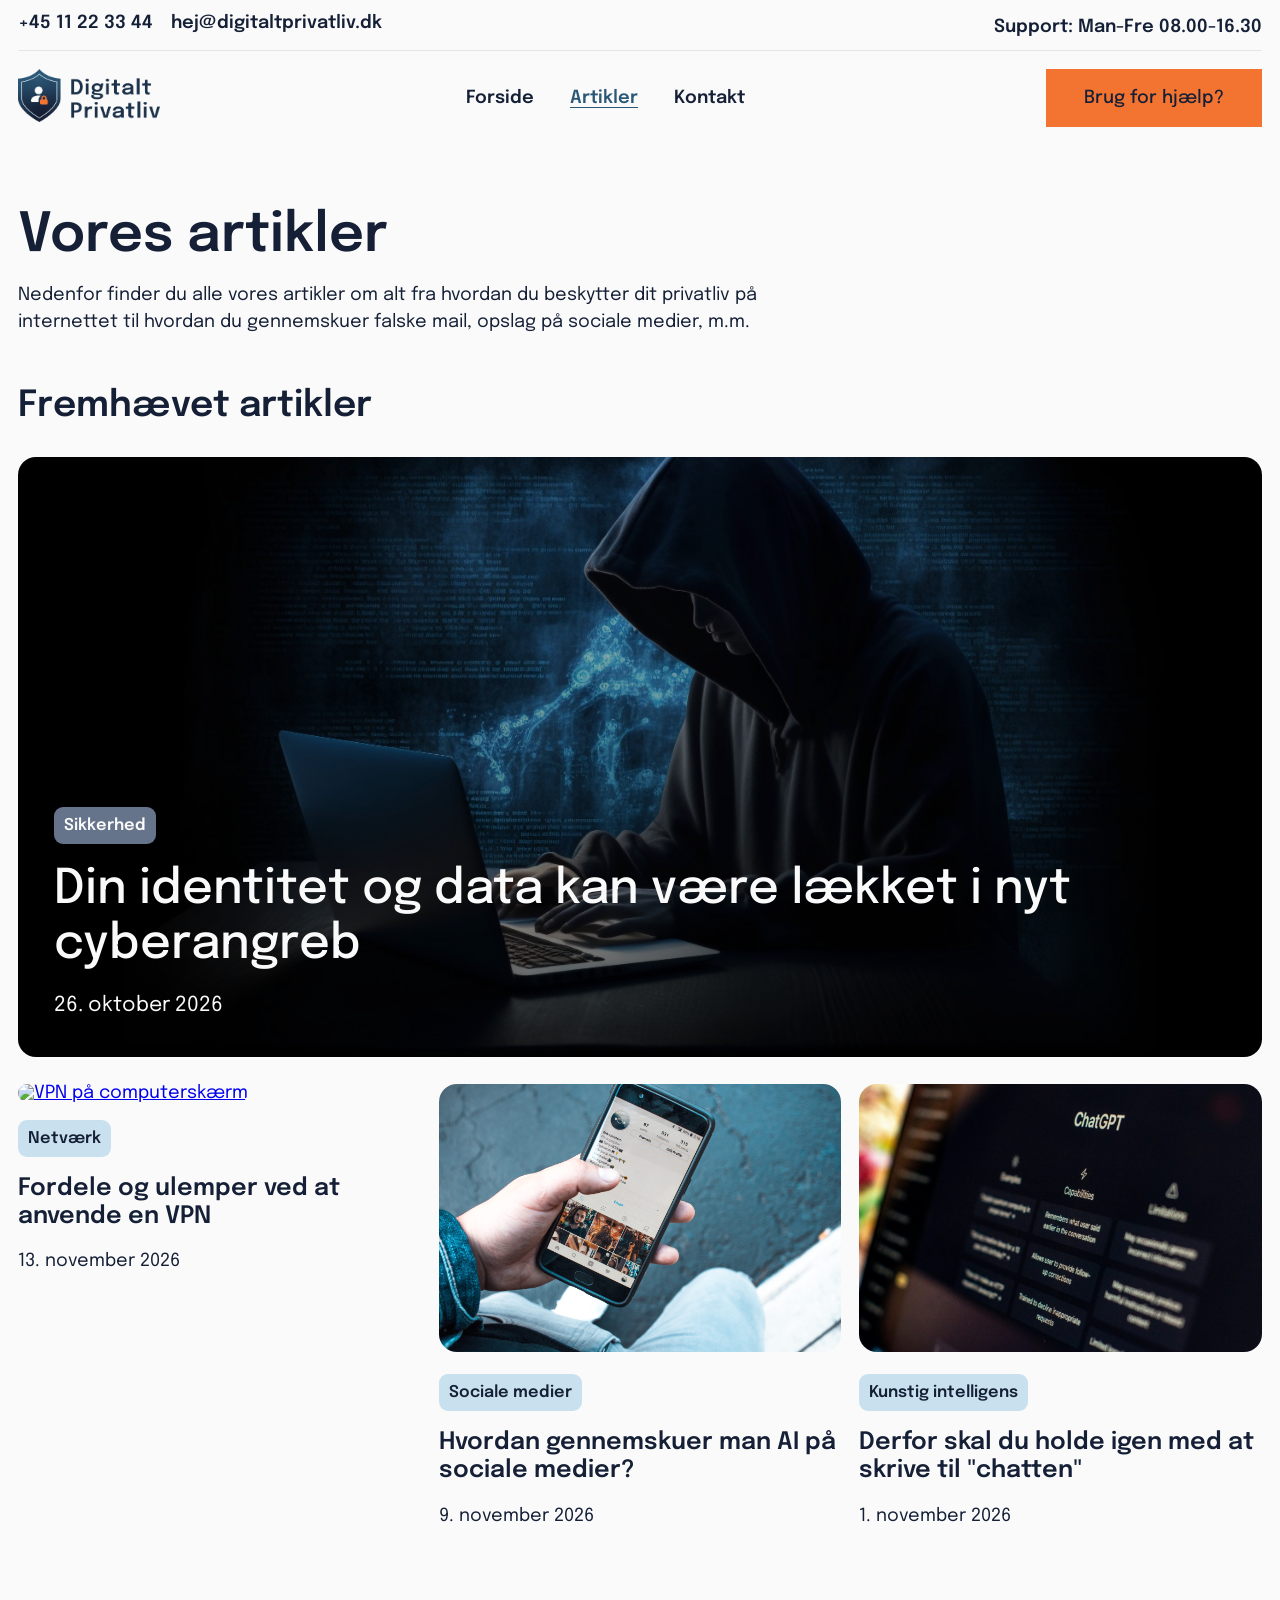
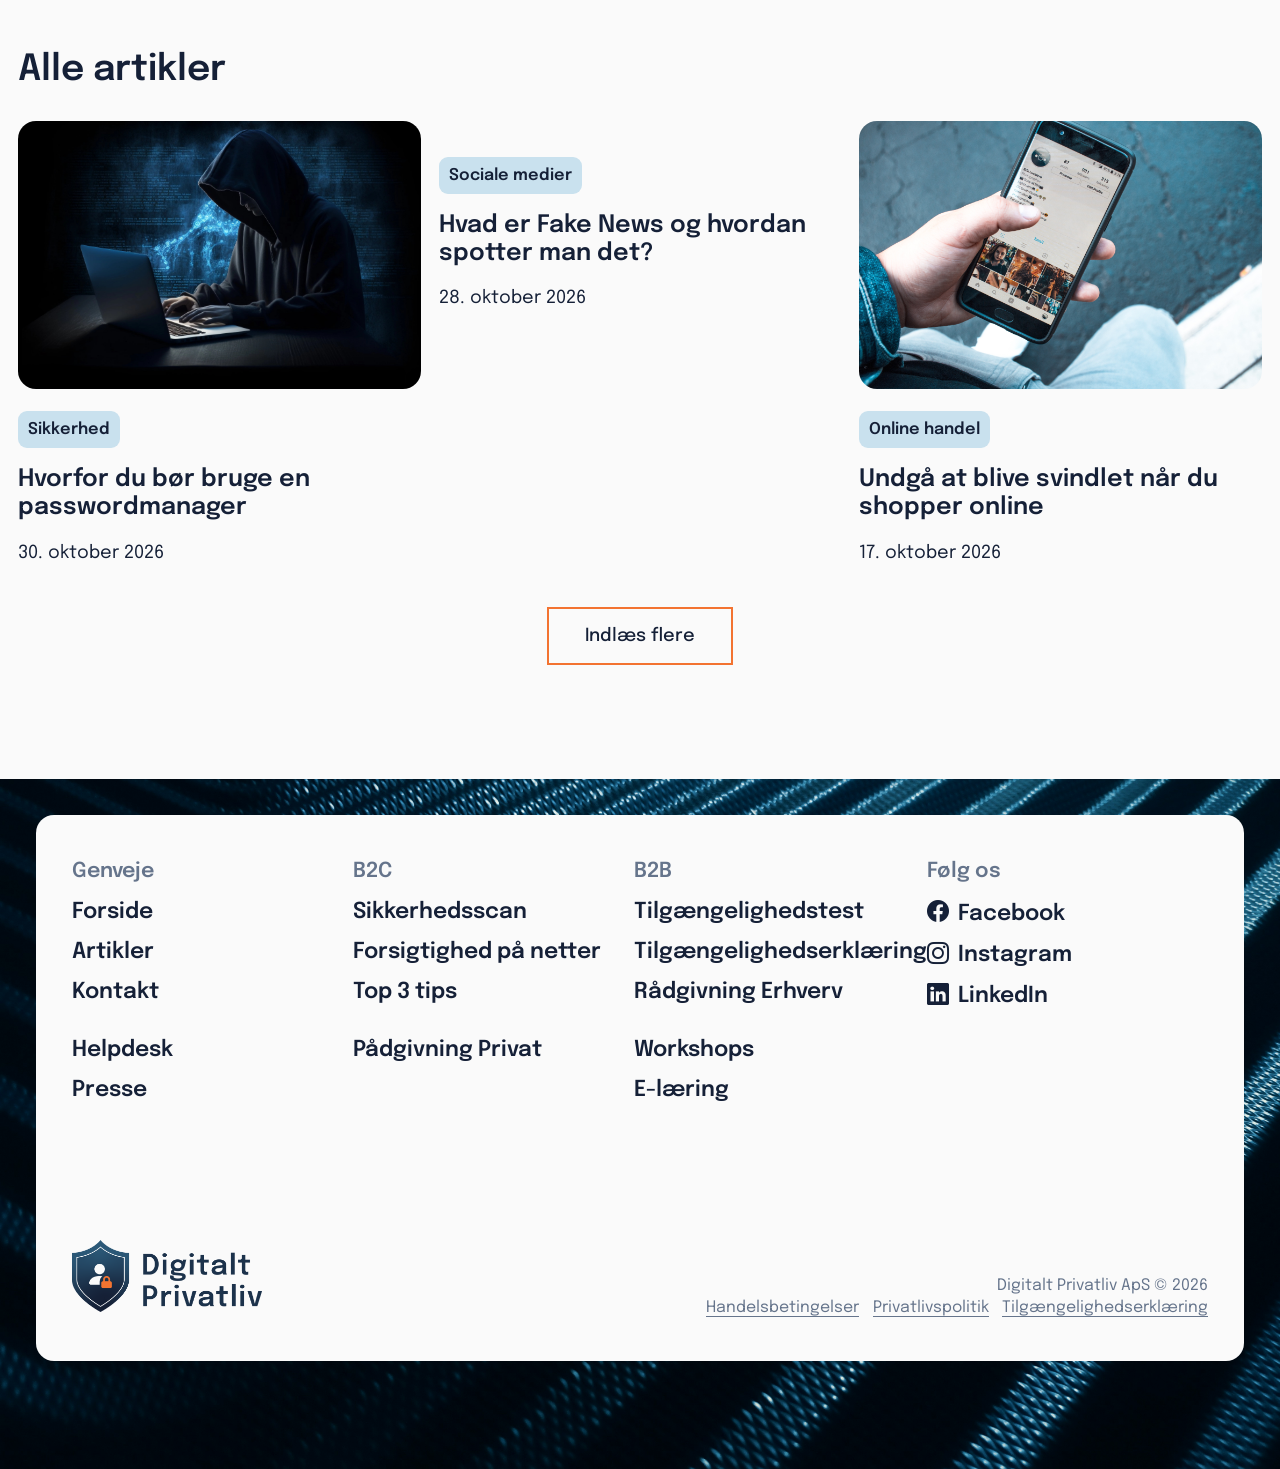
==== artikler/index.html @ 762745ad "Forside, artikel arkiv, enkel artikel og kontakt side. - Oprettet filerne kontakt.html, /artikler/in" ====
<!DOCTYPE html>
<html lang="da">

<head>
    <meta charset="UTF-8">
    <meta name="viewport" content="width=device-width, initial-scale=1.0">
    <title>Alle Artikler | Digitalt Privatliv</title>
    <link rel="icon" href="/img/favicon.png" type="image/png">
    <link rel="stylesheet" href="/css/style.css">
    <link rel="stylesheet" href="https://cdn.jsdelivr.net/npm/bootstrap-icons@1.13.2/font/bootstrap-icons.min.css">
    <script src="/js/script.js" defer></script> <!-- Defer sørger for filen indlæses først efter HTML'en -->
</head>

<body>
    <!--Skip to hovedindhold-->
    <a href="#hovedindhold" class="skip-to-main-content-link">Gå til hovedindhold </a>

    <header>
        <div class="preheader">
            <div class="container">
                <a href="tel:+4511223344">+45 11 22 33 44</a>
                <a href="mailto:hej@digitaltprivatliv.dk">hej@digitaltprivatliv.dk</a>
                <p>Support: Man-Fre 08.00-16.30</p>
            </div>
        </div>
        <nav>
            <div class="container">
                <a class="logo" href="/index.html">
                    <img src="/img/digitalt-privatliv-logo-dark-3.png" alt="Digitalt Privatliv Logo">
                </a>

                <!-- Bars -->
                <button id="hamburger" aria-expanded="false" aria-controls="menu" aria-label="open navigation">
                    <!-- aria-expanden fortæller skærmoplæseren at menuen er lukket-->
                    <!--aria-label giver skærmlæseren en besked om hvad knappen gør-->
                    <!--button gør menuen trykbar så den kan åbnes via tastatur-->
                    <!--aria-controls fortæller skærmoplæseren at menuen er styret af knappen-->
                    <i class="bi bi-list"></i>
                </button>

                <ul id="menu">
                    <li class="nav-link"><a href="/index.html">Forside</a></li>
                    <li class="nav-link active"><a href="/artikler/index.html">Artikler</a></li>
                    <li class="nav-link"><a href="/kontakt.html">Kontakt</a></li>

                    <li><a class="cta-knap mellem-knap hamburger-cta" href="/kontakt.html">Brug for hjælp?</a></li>
                </ul>

                <a class="cta-knap mellem-knap" href="/kontakt.html">Brug for hjælp?</a>
            </div>
        </nav>
    </header>

    <!-- Hovedindhold -->
    <main id="hovedindhold">
        <section class="artikler featured-sektion container">
            <h1 class="title">Vores artikler</h1>
            <p class="subtitle">Nedenfor finder du alle vores artikler om alt fra hvordan du beskytter dit privatliv på internettet til
                hvordan du gennemskuer falske mail, opslag på sociale medier, m.m.</p>

            <h2 class="title">Fremhævet artikler</h2>

            <article class="featured">
                <a class="kategori" href="#">Sikkerhed</a>
                <h3><a href="/artikler/din-identitet-og-data-kan-vaere-laekket-i-nyt-cyberangreb.html">Din identitet og data kan være lækket i nyt cyberangreb</a></h3>
                <p>26. oktober 2026</p>
            </article>

            <div class="artikler-article-cards">
                <article>
                    <a href="#">
                        <img src="/img/artikler/artikel-2.jpg" alt="VPN på computerskærm">
                    </a>
                    <a class="kategori" href="#">Netværk</a>
                    <h3><a href="#">Fordele og ulemper ved at anvende en VPN</a></h3>
                    <p>13. november 2026</p>
                </article>
                <article>
                    <a href="#">
                        <img src="/img/artikler/artikel-3.jpg" alt="Instagram appen på telefonskærm">
                    </a>
                    <a class="kategori" href="#">Sociale medier</a>
                    <h3><a href="#">Hvordan gennemskuer man AI på sociale medier?</a></h3>
                    <p>9. november 2026</p>
                </article>
                <article>
                    <a href="#">
                        <img src="/img/artikler/artikel-4.jpg" alt="ChatGPT på computerskærm">
                    </a>
                    <a class="kategori" href="#">Kunstig intelligens</a>
                    <h3><a href="#">Derfor skal du holde igen med at skrive til "chatten"</a></h3>
                    <p>1. november 2026</p>
                </article>
            </div>

        </section>

        <section class="artikler container">
            <h2 class="title">Alle artikler</h2>

            <div class="artikler-article-cards">
                <article>
                    <a href="#">
                        <!-- TODO: Skal dette link gemmes fra skærmlæser??? -->
                        <img src="/img/artikler/artikel-1.jpg" alt="">
                    </a>
                    <a class="kategori" href="#">Sikkerhed</a>
                    <h3><a href="#">Hvorfor du bør bruge en passwordmanager</a></h3>
                    <p>30. oktober 2026</p>
                </article>
                <article>
                    <a href="#">
                        <img src="/img/artikler/artikel-2.jpg" alt="">
                    </a>
                    <a class="kategori" href="#">Sociale medier</a>
                    <h3><a href="#">Hvad er Fake News og hvordan spotter man det?</a></h3>
                    <p>28. oktober 2026</p>
                </article>
                <article>
                    <a href="#">
                        <img src="/img/artikler/artikel-3.jpg" alt="">
                    </a>
                    <a class="kategori" href="#">Online handel</a>
                    <h3><a href="#">Undgå at blive svindlet når du shopper online</a></h3>
                    <p>17. oktober 2026</p>
                </article>
            </div>

            <a class="cta-knap mellem-knap outline" href="#">Indlæs flere</a>

        </section>

    </main>

    <footer>
        <div class="footer-container container">
            <section>
                <h3>Genveje</h3>
                <ul>
                    <li class="nav-link"><a href="/index.html">Forside</a></li>
                    <li class="nav-link"><a href="/artikler/index.html">Artikler</a></li>
                    <li class="nav-link extra-bottom-margin"><a href="/kontakt.html">Kontakt</a></li>

                    <li class="nav-link"><a href="#">Helpdesk</a></li>
                    <li class="nav-link"><a href="#">Presse</a></li>
                </ul>
            </section>

            <section>
                <h3>B2C</h3>
                <ul>
                    <li class="nav-link"><a href="#">Sikkerhedsscan</a></li>
                    <li class="nav-link"><a href="#">Forsigtighed på netter</a></li>
                    <li class="nav-link extra-bottom-margin"><a href="#">Top 3 tips</a></li>

                    <li class="nav-link"><a href="#">Pådgivning Privat</a></li>
                </ul>
            </section>

            <section>
                <h3>B2B</h3>
                <ul>
                    <li class="nav-link"><a href="#">Tilgængelighedstest</a></li>
                    <li class="nav-link"><a href="#">Tilgængelighedserklæring</a></li>
                    <li class="nav-link extra-bottom-margin"><a href="#">Rådgivning Erhverv</a></li>

                    <li class="nav-link"><a href="#">Workshops</a></li>
                    <li class="nav-link"><a href="#">E-læring</a></li>
                </ul>
            </section>

            <section>
                <h3>Følg os</h3>
                <ul>
                    <li class="nav-link"><a href="https://facebook.com" target="_blank"><i
                                class="bi bi-facebook"></i>Facebook</a></li>
                    <li class="nav-link"><a href="https://instagram.com" target="_blank"><i
                                class="bi bi-instagram"></i>Instagram</a></li>
                    <li class="nav-link"><a href="https://linkedin.com" target="_blank"><i
                                class="bi bi-linkedin"></i>LinkedIn</a></li>
                </ul>

            </section>
            <div class="footer-copyright">
                <a class="logo" href="/index.html">
                    <img src="/img/digitalt-privatliv-logo-dark-3.png" alt="Digitalt Privatliv Logo">
                </a>
                <div class="copyright-text">
                    <p>Digitalt Privatliv ApS © 2026</p>
                    <ul>
                        <li><a href="#">Handelsbetingelser</a></li>
                        <li><a href="#">Privatlivspolitik</a></li>
                        <li><a href="#">Tilgængelighedserklæring</a></li>
                    </ul>
                </div>
            </div>
        </div>
    </footer>
</body>

</html>
---- css/style.css ----
@import url('https://fonts.googleapis.com/css2?family=Epilogue:ital,wght@0,100..900;1,100..900&display=swap');

:root {
    font-size: 18px;
    /* Ændrer 1em og 1rem fra 16px til 18px */

    /* FARVE VARIABLER JF. FARVE PALETTE */
    --color-accent-orange: #f37331;
    --color-dark-blue: #152037;
    --color-accent-blue: #2c5878;
    --color-light-blue: #c9e1ee;
    --color-lightened-dark-blue: #65748B;
    --color-light-grey: #E5E5E5;
    --color-lighter-grey: #F0F0F0; /* Umiddelbart kun brugt til baggrundfarve på indhold i single-artikel */
    --color-white: #fafafa;
    --color-input-required-invalid: #df1d1d; /* Kun brugt til påkrævet "*" i formularer */
}

:focus-visible {
    outline: 3px solid var(--color-accent-orange);
    border-radius: 2px;
}

* {
    margin: 0;
    box-sizing: border-box;
    font-family: "Epilogue", sans-serif;
    font-weight: 400;
    /* SVARER TIL REGULAR */
}

/* SKTIP TIL HOVEDINDHOLD */
/* Denne kode til "skip til hovedindhold er hentet fra denne kilde som er brugt i undervisningen: https://www.a11y-collective.com/blog/skip-to-main-content/#h-manually */

.skip-to-main-content-link {
  position: absolute; /* Positions the link absolutely on the page, allowing it to be placed anywhere. */
  left: -9999px; /* Moves the link far off-screen to the left, making it invisible to sighted users. */
  z-index: 999; /* Sets a high z-index, ensuring that the link will be on top of other page elements if it becomes visible. */
  padding: 1em;
  background-color: var(--color-dark-blue);
  color: var(--color-white);
  opacity: 0; /* Sets the link's opacity to 0, making it fully transparent and invisible. */
}

.skip-to-main-content-link:focus {
  left: 50%; /* When the link receives focus (e.g., when a keyboard user tabs to it), it is repositioned horizontally to the centre of the screen. */
  transform: translateX(-50%); /* This centres the link horizontally by moving it back to the left by 50% of its own width. */
  opacity: 1; /* The link's opacity is set to 1, making it fully visible. */
}

body, main {
    background-color: var(--color-white);
    color: var(--color-dark-blue);
}

h1,
h2,
h3,
h4,
h5,
h6 {
    font-weight: 600;
    /* SVARER TIL SEMI-BOLD */
    line-height: 1.15;
    color: var(--color-dark-blue);
}

h1 {
    font-size: 3rem;
    /* SVARER TIL 54PX */

    @media screen and (max-width: 768px) {
        font-size: 2.11rem; /* Svarer til ca. 38px */
    }
}

h2 {
    font-size: 2rem;
    /* SVARER TIL 36PX */

    @media screen and (max-width: 768px) {
        font-size: 1.77rem; /* Svarer til ca. 32px */
    }
}

h3 {
    font-size: 1.333rem;
    /* SVARER TIL 24PX */

    @media screen and (max-width: 768px) {
        font-size: 1.222rem; /* Svarer til ca. 22px */
    }
}

h4 {
    font-size: 1.222rem;
    /* SVARER TIL 22PX */

    @media screen and (max-width: 768px) {
        font-size: 1.111rem; /* Svarer til ca. 20px */
    }
}

p {
    font-size: 1rem;
    /* SVARER TIL 18PX */
    color: var(--color-dark-blue);
    line-height: 1.5;
}

span {
    font-weight: inherit;
    /* Arver fontens vægt */
}

b {
    font-weight: 600; /* Svarer til semi-bold. Det semantiske element giver normal 700 (bold). Desuden sætter *{} font-weight til 400 på alle elementer */
}

.inline-orange-text {
    color: var(--color-accent-orange);
}

label .asterisk {
    color: var(--color-input-required-invalid);
}

img {
    max-width: 100%;
}

.container {
    /* FRA KEVIN POWELL YOUTUBE VIDEO (OGSÅ BRUGT I 1. PROJEKT (Tæt På DK):
    https://youtu.be/Ch_LoWKLv3A?si=Uco2JsPcfazh8Nx9&t=334
    Tidskode: 05:34-09:20 */
    --max-width: 1440px;
    --padding: 1rem;
    width: min(var(--max-width), 100% - (var(--padding) * 2));
    /* MIN() FUNKTION VÆLGER DEN MINDSTE AF DE TO VÆRDIER. ENTEN 1440px ELLER 100% FRATRUKKET 1rem PADDING PÅ HVER SIDE */
    margin-inline: auto;
    /* LAVER AUTO-MARGIN I VENSTRE OG HØJRE SIDE (INLINE ER X-AKSEN) */
}

/* #######################################  */
/* CTA HYPERLINK INLINE-TEKST + CTA KNAPPER */
/* #######################################  */

a.text-cta {
    display: inline-block;
    /* SØRGER FOR AT DER KAN BRUGES MARGIN OG IKKE OVERLAPPER ANDEN TEKST/ANDRE ELEMENTER */
    font-size: 1rem;
    color: var(--color-accent-blue);
    text-decoration: none;
    border-bottom: 1px solid var(--color-accent-blue);
    line-height: 1.5;
}

a.text-cta:hover,
a.text-cta:focus {
    color: var(--color-dark-blue);
    border-bottom: 1px solid var(--color-dark-blue);
}

.nav-link a {
    color: var(--color-dark-blue);
    font-weight: 600;
    text-decoration: none;
}

.nav-link a:hover,
.nav-link.active a,
.nav-link a:focus {
    color: var(--color-accent-blue);
    border-bottom: 1px solid var(--color-accent-blue);
}

a.cta-knap, form button {
    display: inline-block;
    background-color: var(--color-accent-orange);
    text-decoration: none;
    color: var(--color-dark-blue);
    border: 2.5px solid var(--color-accent-orange); /* Border tilføjes så knappen er visuelt ligeså stor som .outline versionen */
    font-weight: 500;
    /* SVARER TIL MEDIUM. DENNE FARVEKOMBINATION OPFYLDER KUN WCAG AAA V. LARGE TEXT (TUNGERE FONT-WEIGHT) */
    transition:
        background-color ease-in-out 250ms,
        color ease-in-out 250ms,
        border ease-in-out 250ms;
    cursor: pointer; /* Primært for form button, idet <a> allerede har det som default */
}

a.cta-knap:hover,
a.cta-knap:focus,
a.cta-knap.outline:hover,
a.cta-knap.outline:focus,
form button:hover,
form button:focus {
    background-color: var(--color-accent-blue);
    color: var(--color-white);
    border: 2.5px solid var(--color-accent-blue);
}

a.cta-knap.mellem-knap, .kontakt form button {
    font-size: 1rem;
    /* SVARER TIL 18PX, LIGESOM <p> */
    padding: 1em 2em;
}

a.cta-knap.lille-knap {
    font-size: 0.9rem;
    /* SVARER TIL 16,2PX, BØR SOM UDGANGSPUNKT IKKE BRUGES PÅ DESKTOP */
    padding: 0.9em 1.5em;
}

a.cta-knap.outline {
    background-color: transparent;
    border: 2.5px solid var(--color-accent-orange);
}

/* #######################################  */
/* HEADER */
/* #######################################  */
header {
    position: sticky;
    top: 0;
    background-color: var(--color-white);
    z-index: 98; /* Sørger for at headeren er øverst. (hamburger menu overlay på mobil er 99, og hamburger ikon-knap er 100) */
}

header .preheader>* {
    display: flex;
    gap: 1rem;
    border-bottom: 1px solid var(--color-light-grey);
    justify-content: space-between;
    /* FORDELER MED LIGE MEGET AFSTAND OG JUSTERER YDERSTE ELEMENTER TIL KANTEN */
    padding-block: 0.75rem 0.5rem;
    /* SAMMENTRÆKNING AF PADDING-TOP OG PADDING-BOTOM (BLOCK ER Y-AKSEN) */
}

header .preheader a,
.preheader p {
    color: var(--color-dark-blue);
    text-decoration: none;
    font-weight: 600;
}

header .preheader a {
    flex-grow: 0;
}

header .preheader a:hover,
header .preheader a:focus {
    color: var(--color-accent-blue);
    border-bottom: 1px solid var(--color-accent-blue);
}

header .preheader p {
    justify-self: flex-end;
    flex-grow: 1;
    /* GØR AT <p> OPTAGER MERE PLADS END <a> SOM HAR flex-grow: 0; */
    text-align: end;
}

header nav>* { /* Vælger container div'en lige inden i nav-tagget */
    display: flex;
    justify-content: space-between;
    padding-block: 1rem;
    align-items: center;
    /* CENTRERER PÅ CROSS-AXIS (Y-AKSEN IDET flex-direction ER SIN DEFEAULT VÆRDI PÅ "row" */
}

header nav a.logo img {
    max-height: 3em;
    width: auto;
    object-fit: contain;
    object-position: left;
}

header nav ul {
    display: flex;
    list-style: none;
    gap: 2rem;
    align-items: center;
    /* CENTRERER PÅ CROSS-AXIS (Y-AKSEN IDET flex-direction ER SIN DEFEAULT VÆRDI PÅ "row" */
}

header #hamburger, header .hamburger-cta {
    display: none; /* Fjerner hamburger ikon-knappen, cta-knappen inden i hamburger menu overlayet fra dekstop (vises på mobil i @media-query */
}

/* Hamburger menu overlay på mobil */
/* Genbrugt og tilpasset kode fra NERA's undervisning */
@media screen and (max-width: 768px) {
    header .preheader {
        display: none; /* Gemmer preheaderen på mobil (Øverst div med telefon, email og telefontider */
    }

    header .preheader {
        display: none; /* Gemmer preheaderen på mobil (Øverst div med telefon, email og telefontider */
    }

    nav #hamburger { /* Styler knappen med hamburger ikonet */
        display: flex;
        background-color: transparent;
        border: 0;
        font-size: 2em;
        cursor: pointer;
        z-index: 100; /* Er på lag 100 (+1 af #menu) */
    }

    nav #hamburger .bi-x-lg {
        color: white;
    }

    ul#menu {
        display: none;
        height: auto;
        flex-direction: column;
        justify-content: flex-start;
        align-items: flex-start;
        padding-top: 100px;
    }

    header .nav-link a {
        color: white;
        font-size: 1.5em; /* Svarer til 27px (18px * 1,5 */
    }

    header .nav-link.active a, 
    header .nav-link a:hover,
    header .nav-link a:focus {
        color: var(--color-light-blue);
        border-bottom: 2px solid var(--color-light-blue);
    }

    ul#menu.show {
        display: flex;
        position: absolute; /* Gør så elementet kan placeres hvor som helst */
        top: 0;
        right: 0;
        padding: 5em 2em 0 2em;
        width: 100%;
        height: 100vh; /* Hele viewportens højde */
        background-color: var(--color-dark-blue);
        border: 3px solid var(--color-lightened-dark-blue);
        z-index: 99; /* Sørger for at denne menu altid er øverst (-1 hamburger ikonet, så dette vises ovenpå). Det kan være en fordel at være højere end 1, hvis andre elementer har samme z-index */
    }

    nav > * .cta-knap {
        display: none;
    }

    nav > * .hamburger-cta {
        display: inline-block;
        margin-top: 10px;
    }

}

/* #######################################  */
/* FOOTER */
/* #######################################  */

footer { /* Laver baggrund på footeren */
    margin-top: 3rem;
    background-image: url(/img/footer.jpg);
    background-size: cover;
    background-position: center;
    padding: 2rem 1rem 6rem 1rem;
}

footer .footer-container { /* Den hvide container der lægger oven på footer-baggrunden. */
    background-color: var(--color-white);
    padding: 2.5rem 2rem;
    border-radius: 1rem;
    display: grid;
    grid-template-columns: repeat(4, 1fr); /* Laver fire lige store kolonner, alle sammen med bredden 1 fraction */
    grid-template-rows: 5fr 1fr; /* To rækker. Første er 5 fractions (5/6 høj) og anden række er 1 fraction (1/6 høj) */
}

footer h3 {
    font-size: 1.15rem; /* Svarer til 20,7px (18px * 1,15 */
    margin-bottom: 1rem;
    color: var(--color-lightened-dark-blue);
}

footer ul {
    list-style: none;
    padding: 0; /* Fjerner indhakket fra listen */
}

footer li.nav-link {
    margin-bottom: 1rem;
}

footer li.nav-link.extra-bottom-margin {
    margin-bottom: 2rem;
}

footer li.nav-link a {
    color: var(--color-dark-blue);
    font-weight: 600;
    text-decoration: none;
    font-size: 1.22rem;
}

footer li.nav-link i {
    margin-right: 0.5rem;
}

.footer-copyright {
    grid-column: 1 / 5; /* Gør så div'en fylder alle 4 kolonner af .footer-container er delt op i */
    display: flex;
    justify-content: space-between;
    align-items: flex-end; /* Aligner i bunden, da cross-axis gør lodret (direction = row) */
}

.footer-copyright .logo img {
    height: 4rem;
    width: auto;
    object-fit: contain;
    object-position: left;
}

.footer-copyright .copyright-text ul {
    display: flex;
    gap: 0.75rem
}

.footer-copyright .copyright-text p,
.footer-copyright .copyright-text a {
    text-align: end;
    color: var(--color-lightened-dark-blue);
    font-size: 0.88rem; /* Svarer til ca. 16px */
    text-decoration: none;
}

.footer-copyright .copyright-text a {
    border-bottom: 1px solid var(--color-lightened-dark-blue);
}

.footer-copyright a:hover,
.footer-copyright a:focus {
    color: var(--color-dark-blue);
    border-bottom-color: var(--color-dark-blue);
}

/* Mobil tilpasning af footeren */
@media screen and (max-width: 768px) {
    footer .footer-container {
        grid-template-columns: repeat(2, 1fr);
        grid-template-rows: repeat(4, auto);
    }

    footer section {
        margin-bottom: 2rem;
        grid-column: span 2;
    }

    footer li.nav-link a {
        font-size: 1.15rem;
    }

    .footer-copyright .logo {
        object-position: center;
        margin-bottom: 1rem;
    }

    .footer-copyright {
        grid-column: span 2;
        flex-direction: column;
        align-items: center;
    }

    .footer-copyright p, .footer-copyright a {
        text-align: center;
        margin-top: 0.5rem;
    }

}


/* #######################################  */
/* BENTO-GRID (PRIMÆRT FORSIDE HERO, MEN DANNER OGSÅ GRUNDLAG FOR BRUG ANDRE STEDER */
/* #######################################  */
section.bento-grid>* {
    padding: 2rem 0;
    display: grid;
    grid-template-columns: repeat(4, 1fr);
    /* Laver fire lige store kolonner */
    grid-template-rows: repeat(2, 1fr) minmax(100px, auto);
    /* Laver først to lige store rækker og tredje række er mindst 100px. Hvis indholdet er højere justeres tredje rækkes højde automatisk */
    gap: 1rem;
}

.bento-box {
    border-radius: 1rem;
    padding: 3rem;
}

/* * MØRKEBLÅ BOKS TIL VENSTRE I GRIDDET PÅ DESKTOP / ØVERST PÅ MOBIL */
.bento-box.stor {
    grid-column: 1 / 3;
    /* Boksen starter på grid-line 1 og slutter på grid line 3 (span 2) */
    grid-row: 1 / 3;
    /* Boksen starter på row-line 1 og slutter på row-line 3 (span 2) */
    display: flex;
    flex-direction: column;
    justify-content: center;
    /* Der bruges justify-content til at centrere lodret idet main-axis er lodret pga. flex-direction: column; */
    gap: 2rem;
    background-color: var(--color-dark-blue);
    color: var(--color-white);
}

.bento-box.stor h1,
.bento-box.stor p {
    color: var(--color-white);
}

.bento-box.stor label {
    display: block;
    color: var(--color-light-blue);
    width: 100%;
    margin-block: 1rem 0.5rem;
}

.bento-box.stor .input-button-wrapper {
    position: relative;
}

.bento-box.stor input {
    width: 100%;
    min-height: 3.5rem;
    border-radius: 0.5rem;
    padding: 1rem 2rem;
    font-size: 1rem;
    border: 0;
}

.bento-box.stor button {
    position: absolute;
    right: 0.5rem;
    top: 50%;
    transform: translateY(-50%);
    height: calc(100% - 1rem);
    aspect-ratio: 1/1;
    background-color: var(--color-accent-orange);
    border-radius: 0.25rem;
    border: 0;
    font-size: 1rem;
    transition: ease 250ms;
}

.bento-box.stor button:hover,
.bento-box.stor button:focus {
    background-color: var(--color-dark-blue);
    color: var(--color-white);
}

.bento-box.stor .text-cta {
    width: fit-content;
    color: var(--color-light-blue);
    border-bottom: 1px solid var(--color-light-blue);
    align-self: center;
    margin-top: 1rem;
}

.bento-box.stor .text-cta:hover {
    color: var(--color-white);
    border-bottom: 1px solid var(--color-white);
}


/* * BILLEDEBOKS TIL HØJRE I GRIDDET PÅ DESKTOP / 2. RÆKKE FRA TOPPEN PÅ MOBIL */
.bento-box.mellem { /* Denne klasse er et billede på index.html */
    grid-column: 3 / 5; /* Boksen starter på grid-line 3 og slutter på grid line 5 (span 2) */
    grid-row: 1 / 2; /* Boksen starter på row-line 1 og slutter på row-line 2 (span 1). Halv højde af .bento-box.stor */
    padding: 0;
    aspect-ratio: 2/1;
    object-fit: cover;
}

/* * LYSEBLÅ BOKS TIL HØJRE PÅ DESKTOP / 3. RÆKKE FRA TOPPEN PÅ MOBIL */
.bento-box.lille { /* To elementer/bokse har denne klasse */
    grid-column: 3 span 1; /* Starter på grid-line 1 og er 1 kolonne bred (span 1). Anden boks med .lille starter automatisk på næste grid-line og span'er også 1. */
    grid-row: 2 / 3; /* Boksen starter på row-line 2 og slutter på row-line 3 (span 1). Halv højde af .bento-box.stor */
    background-color: var(--color-light-blue);
    display: flex;
    flex-direction: column;
    justify-content: space-between;
}

.bento-box.lille h2 {
    font-size: 1.5rem;
}

.bento-box.lille a.text-cta {
    width: fit-content;
}

.bento-box.lille .avatars {
    display: flex;
    flex-direction: row;
}

.bento-box.lille .avatars img.avatar {
    height: 3.25rem;
    width: auto;
    aspect-ratio: 1/1;
    object-fit: cover;
    border-radius: 100%; /* Cirkel */
    border: 3px solid var(--color-white);
    margin-left: -1rem; /* Gør at billederne overlapper hinanden i venstre side med 1rem */
}

.bento-box.lille .avatars img.avatar:first-child{
    margin-left: 0; /* Gør at det første billede ikke justeres mod venstre */
}

/* * BRED BOKS NEDERST PÅ DESKTOP / 4. RÆKKE FRA TOPPEN (NEDERST) PÅ MOBIL */
.bento-box.bred {
    grid-column: 1 / 5;
    /* Fylder alle 4 kolonner, grid-line 1 til 5 (span 4) */
    grid-row: 3 / 4;
    /* Tredje og nederste række, grid-line 3 til 4 (span 1). Denne række havde minmax() fra linje 173 */
    background-color: var(--color-light-grey);
}

.bento-box.partner-logoer {
    display: grid;
    grid-template-columns: 1.5fr repeat(5, 1fr);
    /* Første kolonne er lidt større på 1.5fr og  derefter er der fem lige store kolonner alle på 1fr */
    gap: 1rem;
}

.partner-logoer h2 {
    font-size: 1.333rem;
    /* Svarer til 24px */
}

.partner-logoer img {
    filter: saturate(0) contrast(0);
    /* Gør logoerne monokrom/sort-hvid og mindre kontrast (lysere grå). Svarer til et photoshop adjustment layer med mætning=0 og contrast=0.  */
    width: 100%;
    padding: 0 1rem;
    aspect-ratio: 3/1;
    /* Billederne er 3x bredere end de er høje */
    object-fit: contain;
    /* Sørger for at hele billedet/logoet kan ses */
}

/* Bento grid tilpasset til mobil */
@media screen and (max-width: 768px) {
    section.bento-grid>* {
        display: grid;
        grid-template-columns: repeat(2, 1fr); /* Laver to lige store kolonner */
        grid-template-rows: repeat(4, auto); /* Laver fire rækker med auto højde */
        gap: 1rem;
    }

    .bento-box {
        border-radius: 1rem;
        padding: 2rem;
    }

    .bento-box.stor {
        grid-column: 1 / 3;
        grid-row: span 1;
        gap: 1rem;
        padding: 3rem 2rem;
    }

    .bento-box.stor input {
        padding: 1rem;
    }

    .hero .bento-box.mellem {
        display: none;
    }

    .bento-box.lille {
        grid-column: span 1; /* Fylder 1 kolonne i bredden */
    }

    .bento-box.partner-logoer {
        grid-column: 1 / 3;
        grid-row: span 1;
        display: grid;
        grid-template-columns: repeat(2, 1fr);
        /* Første kolonne er lidt større på 1.5fr og  derefter er der fem lige store kolonner alle på 1fr */
        gap: 1.5rem;
    }

    .partner-logoer h2 {
        grid-column: span 2;
    }

    .partner-logoer img {
        padding: 0;
    }
}


/* #######################################  */
/* FORSIDE VÆRDIER */
/* #######################################  */

.vaerdier {
    padding: 60px 0;
    /* laver padding i top og bund, men ikke i siderne */

}

.vaerdier h2 {
    margin-bottom: 50px;
}

.vaerdier h3 {
    margin-bottom: 1rem;
}

.vaerdi-article-cards {
    display: flex;
    gap: 1rem;
}

.vaerdi-card {
    display: flex;
    gap: 1.5rem;
}

.vaerdi-card i {
    /* ikonerne */
    font-size: 2.5rem;
    color: var(--color-dark-blue);
}

@media screen and (max-width: 768px) {
    .vaerdi-article-cards {
        flex-direction: column;
        gap: 3rem;
    }
    .vaerdi-card {
        gap: 1rem;
    }
    .vaerdi-card i {
        /* ikonerne */
        font-size: 1.5rem;
    }
}


/* #######################################  */
/* ARTIKLER */
/* #######################################  */

.artikler {
    padding: 60px 0;
    display: flex;
    flex-direction: column;
}

.artikler h1.title {
    margin-bottom: 15px;
}

.artikler h2.title {
    margin-bottom: 30px;
}

.artikler p.subtitle {
    margin-bottom: 50px;
}

.artikler-article-cards {
    display: grid;
    grid-template-columns: repeat(3, 1fr);
    grid-template-rows: auto;
    gap: 1rem;
}

.artikler-article-cards article {
    display: flex;
    flex-direction: column;
    gap: 1rem;
}

.artikler article img {
    border-radius: 1rem;
    /* svarer til 18px */
    aspect-ratio: 3/2;
    object-fit: cover;
    object-position: center;
}

.artikler article a.kategori {
    background-color: var(--color-light-blue);
    width: fit-content;
    padding: 10px;
    border-radius: 0.5rem;
    color: var(--color-dark-blue);
    font-size: 0.9rem;
    font-weight: 600;
    text-decoration: none;
    transition: ease-in-out 100ms;
}

.artikler article a.kategori:hover {
    background-color: var(--color-accent-blue);
    color: var(--color-white);
}

.artikler article h3 a {
    color: var(--color-dark-blue);
    text-decoration: none;
    font-weight: 600;
}

.artikler article h3 a:hover {
    color: var(--color-accent-blue);
    border-bottom: 1px solid var(--color-accent-blue);
}

/* .featured klassen er til den øverste sektion på /artikler/index.html */

.artikler.featured-sektion p { 
    max-width: 768px;
    /* margin: 10px 0 50px 0; */
}

.artikler article.featured {
    background: url(/img/artikler/artikel-1.jpg), linear-gradient(rgb(0, 0, 0, 0.2), rgb(0,0,0, 0.6)); /* Farvet overlay (gradient) ovenpå billedet så tekst kan læses bedre */
    background-size: cover;
    background-blend-mode: overlay;
    background-position: center;
    min-height: 600px;
    border-radius: 1rem;
    display: flex;
    flex-direction: column;
    justify-content: flex-end;
    padding: 2rem;
    margin-bottom: 1.5rem;
}

.artikler article.featured a.kategori {
    background-color: var(--color-lightened-dark-blue);
    color: var(--color-white);
    margin-bottom: 1rem;
}

.artikler article.featured h3 a {
    font-size: 2.66rem;
    color: var(--color-white);
    font-weight: 500;
    margin: 1rem 0;
}

.artikler article.featured h3 a:hover {
    color: var(--color-light-blue);
    border-bottom: 2px solid var(--color-light-blue);
}

.artikler article.featured p {
    color: var(--color-white);
    font-size: 1.15rem;
    margin-top: 1rem;
}

.artikler .cta-knap {
    width: fit-content;
    display: inline-block;
    margin-inline: auto;
    margin-top: 40px;
}

@media screen and (max-width: 768px) {
    .artikler-article-cards {
        grid-template-columns: 1fr;
        grid-template-rows: repeat(3, auto);
        gap: 3rem;
    }

    .artikler article.featured {
        min-height: 500px;
    }

    .artikler article.featured h3 a {
        font-size: 2rem;
    }


}

/* #######################################  */
/* FORSIDE INFO (2-delt sektion) */
/* #######################################  */

.info {
    display: flex;
    gap: 1rem;
    align-items: center;
}

.info div {
    flex-basis: 50%;
    flex-grow: 1;
}

.info .info-image img {
    border-radius: 1rem;
    height: 500px;
    width: 100%;
    object-fit: cover;
    object-position: left center;
}

.info .info-text-container {
    order: 1; /* Denne tilføjes for at flytte info-text-container til højre rent visuelt, men for at bevare heading-strukturen i HTML koden. */
    padding: 3rem;
}

.info h2, .info p {
    flex-grow: 1;
}

.info .info-text-container .cta-knap-container {
    display: flex;
    gap: 1rem;
    flex-grow: 0;
}

.info .info-text-container .cta-knap {
    display: inline-block;
    width: 50%;
    height: fit-content;
    margin-top: 1rem;
    text-align: center;
}

/* Mobil tilpasning til info sektionen på forsiden */
@media screen and (max-width: 768px) {
    .info {
        flex-direction: column;
        padding-top: 5rem;
    }

    .info .info-text-container {
        order: 0;
        padding: 0;
    }

    .info .info-text-container .cta-knap-container {
        flex-direction: column;
        gap: 0;
    }

    .info .info-text-container .cta-knap {
        width: 100%;
    }

}

/* #######################################  */
/* SINGLE ARTIKEL /artikler/din-identitet-og-data-kan-vaere-laekket-i-nyt-cyberangreb */
/* #######################################  */

/* Hero (øverste del med overskrift, manchet, meta-info, osv. */
.single-artikel .hero {
    padding-top: 2rem;
    display: flex;
    flex-direction: column;
    /* align-items: center; */
    gap: 1rem;
}

.single-artikel .hero nav.breadcrumbs {
    margin-bottom: 1rem;
}

.single-artikel .hero nav.breadcrumbs a,
.single-artikel .hero .meta-info li a {
    color: var(--color-accent-blue);
    text-decoration: none;
    border-bottom: 1px solid var(--color-accent-blue);
}

.single-artikel .hero h1,
.single-artikel .hero p {
    /* text-align: center; */
    max-width: 1024px;
}

.single-artikel .hero p {
    max-width: 768px;
}

.single-artikel .hero .meta-info {
    padding: 1rem 0 1rem 0;
    list-style: none;
    display: flex;
    gap: 2rem;
    flex-wrap: wrap;
}

.single-artikel .hero img {
    border-radius: 1rem;
    max-height: 600px;
    width: 100%;
    object-fit: cover;
    object-position: center 20%; /* Horisontalt centreret, 20% fra toppen (vertikal justering) */
}

/* Selve artikel indholdet (primært tekst baseret) */
.single-artikel .indhold {
    /* En smallere version af .container */
    --max-width: 1024px;
    --padding: 1rem; /* Variabel til minmax() - skal ikke forvekles med padding: */
    width: min(var(--max-width), 100% - (var(--padding) * 2)); 
    margin-inline: auto;
    
    /* Styling udover bredde */
    position: relative; /* Gør at elementet kan overlappe via. negativ margin-top */
    margin-top: -5rem;
    background: var(--color-lighter-grey);
    padding: 3rem; /* Property - Skal ikke forvekles med --padding variablen til minmax() */
}

.single-artikel .indhold h2, .single-artikel .indhold p, .single-artikel .indhold q {
    margin-bottom: 1rem;
}

.single-artikel .indhold .single-artikel .indhold h3, .single-artikel .indhold h4 {
    margin: 2rem 0 1rem 0;
}

.single-artikel .indhold .citat {
    margin: 3rem 0;
    text-align: center;
}

.single-artikel .indhold q {
    font-size: 2rem;
    font-weight: 600;
    display: block;
    font-style: italic;
    line-height: 1.25;
}

.single-artikel .indhold img {
    border-radius: 1rem;
    max-height: 400px;
    width: 100%;
    object-fit: cover;
    object-position: center;
    margin-bottom: 1rem;
}

.single-artikel .indhold figcaption {
    line-height: 1.5;
    font-style: italic;
    margin-bottom: 2rem;
}

.single-artikel .indhold ol {
    font-size: 1.222rem;
    /* SVARER TIL 22PX */

    @media screen and (max-width: 768px) {
        font-size: 1.111rem; /* Svarer til ca. 20px */
        padding-left: 1.5rem; /* Ikke ligeså voldsomt "indentation" i listen på mobil */
    }
}

.single-artikel .indhold ol .no-style {
    list-style-type: none;
}

.single-artikel .indhold ol .indlejret-billeder {
    display: flex;
    gap: 1rem;
    max-width: 100%;
}

.single-artikel .indhold ol .indlejret-billeder img {
    flex: 1;
    min-width: 0;
    /* Min-width er som standard auto og respekterer derfor billedets originale størrelse. min-width sættes til 0 så billederne ikke overflower pga. gap propertien
    https://developer.mozilla.org/en-US/docs/Web/CSS/Reference/Properties/flex#:~:text=By%20default%20flex%20items%20don%27t%20shrink%20below%20their%20min%2Dcontent%20size.%20To%20change%20this%2C%20set%20the%20item%27s%20min%2Dwidth%20or%20min%2Dheight.
    */
}

.single-artikel .indhold .artikel-evaluering-titel {
    text-align: center;
}

.single-artikel .indhold .artikel-evaluering {
    list-style: none;
    padding: 0;
    display: flex;
    justify-content: center;
    gap: 2rem;
    margin: 2rem 0;
}

.single-artikel .indhold .artikel-evaluering button {
    background: none;
    border: 0;
    font-size: 1rem;
    color: var(--color-dark-blue);
    cursor: pointer;
}

.single-artikel .indhold .artikel-evaluering button:hover {
    color: var(--color-accent-blue);
    text-decoration: underline;
}

.single-artikel .indhold .artikel-evaluering i {
    display: block;
    font-size: 3rem;
    margin-bottom: 0.5rem;
}

.single-artikel .indhold .artikel-evaluering i.bi-emoji-frown-fill {
    color: #9E5757;
}

.single-artikel .indhold .artikel-evaluering i.bi-emoji-laughing-fill {
    color: #62875E;
}

.single-artikel .indhold ul.referencer li {
    margin-bottom: 0.5rem;
    line-height: 1.5;
}

/* Lille computerskærm (1024px og mindre) tilpasning af indhold containeren */
@media screen and (max-width: 1024px) {
    .single-artikel .indhold {
        width: 100%; 
        
        /* Styling udover bredde */
        position: relative;
        margin-top: 0;
        background: var(--color-white);
        padding: 2rem 0; 
    }
}

/* Mobil tilpasning af single artikel */
@media screen and (max-width: 768px) {
    /* Artikel hero (breadcrumbs, overskrift, manchet, meta-info */
    .single-artikel .hero nav.breadcrumbs {
        line-height: 1.5;
        margin-top: 1rem;
    }

    .single-artikel .hero .meta-info {
        flex-direction: column;
        gap: 0.75rem;
        padding: 0 0 1rem 0;
    }

    /* Artikel indhold */

    .single-artikel .indhold .citat {
        margin: 2rem 0;
    }

    .single-artikel .indhold q {
        font-size: 1.5rem;
    }

    .single-artikel .indhold figcaption {
        font-size: 0.888rem; /* Svarer til ca. 16 px */
    }

    .single-artikel .indhold .indlejret-billeder {
        flex-direction: column;
    }

    .single-artikel .indhold .indlejret-billeder img {
        margin: 0;
    }

}


/* #######################################  */
/* KONTAKT SIDE /kontakt.html
/* #######################################  */

.kontakt { /* Dette er main på /kontakt.html */
    display: flex;
    flex-direction: column;
}

.kontakt section {
    display: flex;
    padding: 2rem 0;
    align-items: flex-start;
    gap: 1rem;
}

.kontakt .hero {
    flex-direction: column;
}

.kontakt .hero p.subtitle {
    max-width: 768px;
}

/* Sektionen med liste af kontaktinfo og formular */
.kontakt .formular-sektion {
    gap: 2rem;
    /* order: 1; */
}

.kontakt .formular-sektion div {
    flex-basis: 50%;
    flex-grow: 1;
}

.kontakt .formular-sektion div > *,
.kontakt .info div > * { /* Vælger kun det/de elementer der er child til .div, ikke grandchild elementer */
    margin-bottom: 0.75rem;
}

.kontakt .formular-sektion div address {
    font-style: normal; /* Default er italic */
}

.kontakt .formular-sektion div ul {
    list-style: none;
    padding: 0 0 0 1rem;
    display: flex;
    flex-direction: column;
    gap: 1rem;
}

.kontakt .formular-sektion ul li {
    display: flex;
    gap: 0.75rem;
    align-items: center;
}

.kontakt .formular-sektion ul li i {
    font-size: 1.5rem;
}

/* Formularen  */
.kontakt form label,
.kontakt form input[type="text"],
.kontakt form input[type="email"],
.kontakt form button,
.kontakt form textarea {
    width: 100%;
}

.kontakt form label {
    margin-bottom: 0.5rem;
    display: inline-block; /* Ligesom <a> tags, ellers kan der ikke tilføjes margin idet det er et inline element */
}

.kontakt form input[type="text"],
.kontakt form input[type="email"] {
    height: 3rem;
    padding: 0.5rem 1rem;
    border: 2px solid var(--color-light-grey);
    border-radius: 0.5rem;
    margin-bottom: 1rem;
}

.kontakt form textarea {
    padding: 1rem;
    border: 2px solid var(--color-light-grey);
    border-radius: 0.5rem;
    margin-bottom: 1rem;
}

.kontakt form .checkbox {
    display: flex;
    gap: 1rem;
    align-items: flex-start;
    line-height: 1.25;
    font-size: 0.888rem; /* Svarer til 16px */
    color: var(--color-lightened-dark-blue);
    margin-bottom: 1rem;
}

.kontakt form .checkbox a {
    color: var(--color-accent-blue);
    text-decoration: none;
    border-bottom: 1px solid var(--color-accent-blue);
}

.kontakt form .checkbox input[type="checkbox"] {
    height: 1.2rem;
    width: 1.2rem;
}

.kontakt .info {
    padding: 2rem 0 1rem 0;
}
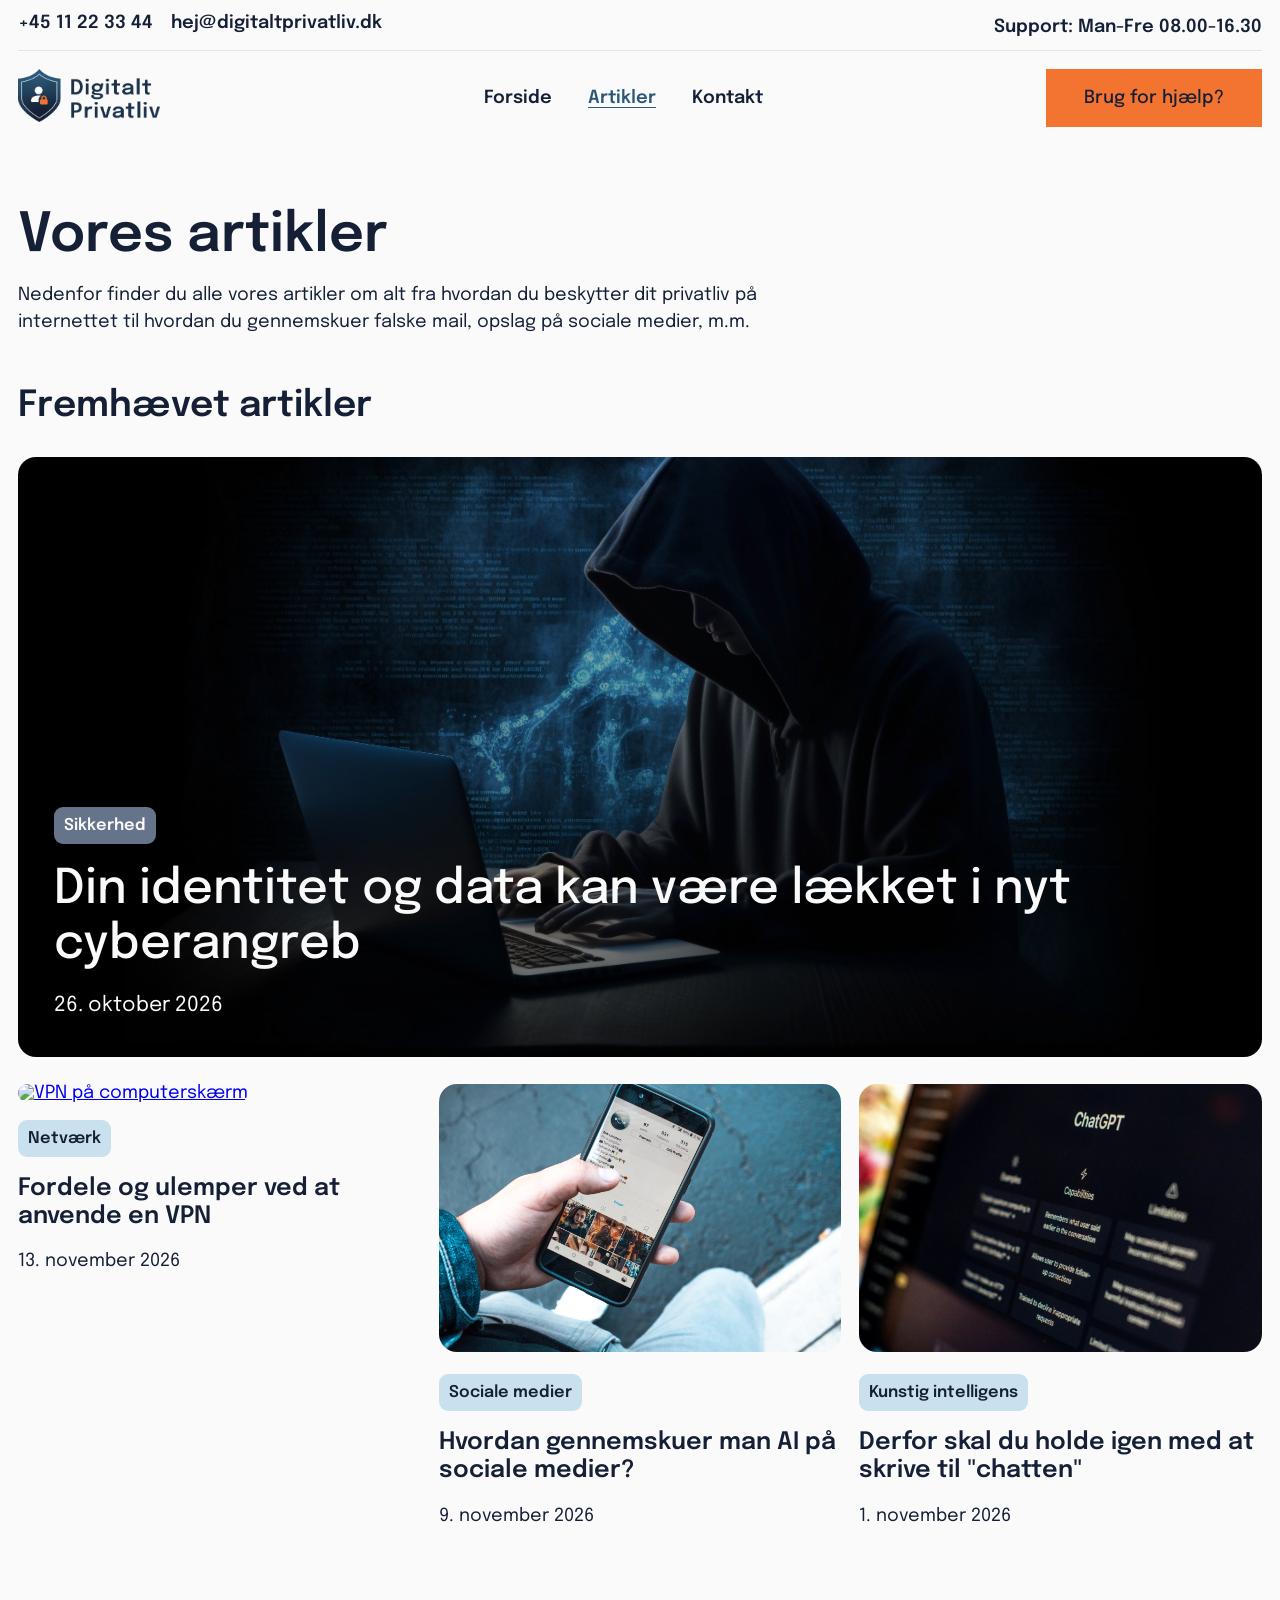
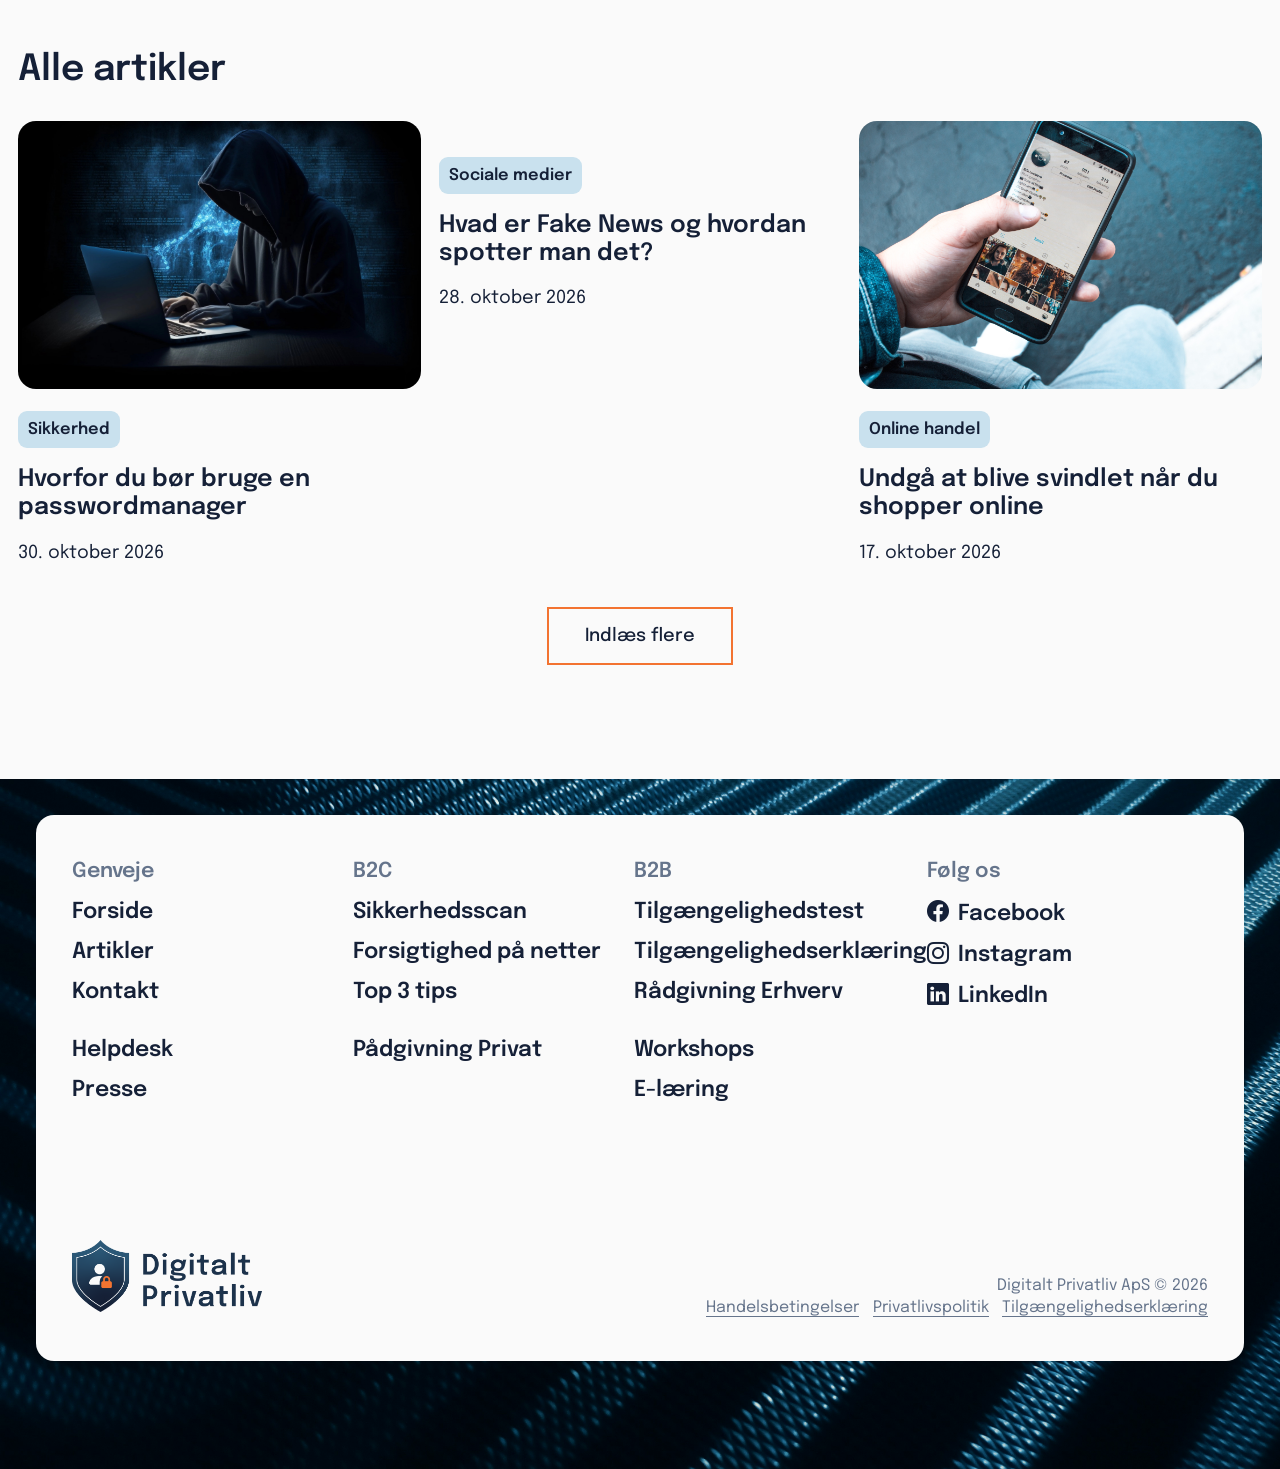
==== commit c5502307: "HTML ændringer og forbedring af tilgængeligheden - Knapteksten er ændret fra »Scan e-mailadresse« ti" ====
--- a/artikler/index.html
+++ b/artikler/index.html
@@ -43,10 +43,10 @@
                     <li class="nav-link active"><a href="/artikler/index.html">Artikler</a></li>
                     <li class="nav-link"><a href="/kontakt.html">Kontakt</a></li>
 
-                    <li><a class="cta-knap mellem-knap hamburger-cta" href="/kontakt.html">Brug for hjælp?</a></li>
-                </ul>
-
-                <a class="cta-knap mellem-knap" href="/kontakt.html">Brug for hjælp?</a>
+                     
+                </ul>
+
+                <a class="cta-knap mellem-knap" href="#">Brug for hjælp?</a>
             </div>
         </nav>
     </header>
--- a/css/style.css
+++ b/css/style.css
@@ -284,8 +284,8 @@
     /* CENTRERER PÅ CROSS-AXIS (Y-AKSEN IDET flex-direction ER SIN DEFEAULT VÆRDI PÅ "row" */
 }
 
-header #hamburger, header .hamburger-cta {
-    display: none; /* Fjerner hamburger ikon-knappen, cta-knappen inden i hamburger menu overlayet fra dekstop (vises på mobil i @media-query */
+header #hamburger {
+    display: none; /* Fjerner hamburger ikon-knappen fra dekstop (vises på mobil i @media-query */
 }
 
 /* Hamburger menu overlay på mobil */
@@ -350,11 +350,6 @@
         display: none;
     }
 
-    nav > * .hamburger-cta {
-        display: inline-block;
-        margin-top: 10px;
-    }
-
 }
 
 /* #######################################  */
@@ -475,6 +470,12 @@
     .footer-copyright p, .footer-copyright a {
         text-align: center;
         margin-top: 0.5rem;
+    }
+
+    .footer-copyright .copyright-text ul {
+        flex-direction: column;
+        text-align: center;
+        margin-top: 10px;
     }
 
 }
@@ -592,7 +593,7 @@
 }
 
 .bento-box.lille h2 {
-    font-size: 1.5rem;
+    font-size: 1.4rem;
 }
 
 .bento-box.lille a.text-cta {
@@ -650,10 +651,62 @@
     /* Sørger for at hele billedet/logoet kan ses */
 }
 
-/* Bento grid tilpasset til mobil */
+/* Bento grid tilpasset til lille computer */
+@media screen and (max-width: 1200px) {
+    section.bento-grid>* {
+        padding: 2rem 0;
+        grid-template-columns: repeat(5, 1fr);
+        /* Laver fire lige store kolonner */
+        grid-template-rows: repeat(2, 1fr) minmax(100px, auto);
+        /* Laver først to lige store rækker og tredje række er mindst 100px. Hvis indholdet er højere justeres tredje rækkes højde automatisk */
+        gap: 1rem;
+    }
+
+    .bento-box {
+        border-radius: 1rem;
+        padding: 2rem;
+    }
+
+    .bento-box.stor {
+        grid-column: 1 / 4;
+        grid-row: span 2;
+        gap: 1rem;
+        padding: 3rem 2rem;
+    }
+
+    .bento-box.stor input {
+        padding: 1rem;
+    }
+
+    .hero .bento-box.mellem {
+        display: none;
+    }
+
+    .bento-box.lille {
+        grid-column: span 2;
+        grid-row: span 1;
+        justify-content: space-evenly;
+    }
+
+    .bento-box.partner-logoer {
+        grid-column: 1 / 6;
+        grid-template-columns: repeat(5, 1fr);
+        /* Første kolonne er lidt større på 1.5fr og  derefter er der fem lige store kolonner alle på 1fr */
+        gap: 1.5rem;
+    }
+
+    .partner-logoer h2 {
+        grid-column: span 5;
+    }
+
+    .partner-logoer img {
+        padding: 0;
+    }
+}
+
+/* Bento grid tilpasset til tablet */
 @media screen and (max-width: 768px) {
     section.bento-grid>* {
-        display: grid;
         grid-template-columns: repeat(2, 1fr); /* Laver to lige store kolonner */
         grid-template-rows: repeat(4, auto); /* Laver fire rækker med auto højde */
         gap: 1rem;
@@ -686,18 +739,30 @@
     .bento-box.partner-logoer {
         grid-column: 1 / 3;
         grid-row: span 1;
-        display: grid;
+        grid-template-columns: repeat(3, 1fr);
+        gap: 1.5rem;
+    }
+
+    .partner-logoer h2 {
+        grid-column: span 3;
+    }
+
+}
+
+/* Bento grid tilpasset til stor mobil */
+@media screen and (max-width: 550px) {
+
+    .bento-box.lille {
+        grid-column: span 2; /* Fylder 1 kolonne i bredden */
+        grid-row: span 1;
+    }
+
+    .bento-box.partner-logoer {
         grid-template-columns: repeat(2, 1fr);
-        /* Første kolonne er lidt større på 1.5fr og  derefter er der fem lige store kolonner alle på 1fr */
-        gap: 1.5rem;
     }
 
     .partner-logoer h2 {
         grid-column: span 2;
-    }
-
-    .partner-logoer img {
-        padding: 0;
     }
 }
 
@@ -922,6 +987,7 @@
 
 .info h2, .info p {
     flex-grow: 1;
+    margin-bottom: 1.5rem;
 }
 
 .info .info-text-container .cta-knap-container {
@@ -934,7 +1000,7 @@
     display: inline-block;
     width: 50%;
     height: fit-content;
-    margin-top: 1rem;
+    margin-top: 0.5rem;
     text-align: center;
 }
 
@@ -945,6 +1011,10 @@
         padding-top: 5rem;
     }
 
+    .info .info-image img {
+        max-height: 70vh;
+    }
+
     .info .info-text-container {
         order: 0;
         padding: 0;
@@ -953,6 +1023,7 @@
     .info .info-text-container .cta-knap-container {
         flex-direction: column;
         gap: 0;
+        margin-bottom: 2rem;
     }
 
     .info .info-text-container .cta-knap {
@@ -1214,7 +1285,6 @@
 /* Sektionen med liste af kontaktinfo og formular */
 .kontakt .formular-sektion {
     gap: 2rem;
-    /* order: 1; */
 }
 
 .kontakt .formular-sektion div {
@@ -1302,4 +1372,10 @@
 
 .kontakt .info {
     padding: 2rem 0 1rem 0;
+}
+
+@media screen and (max-width: 768px) {
+    .kontakt .formular-sektion {
+        flex-direction: column;
+    }
 }
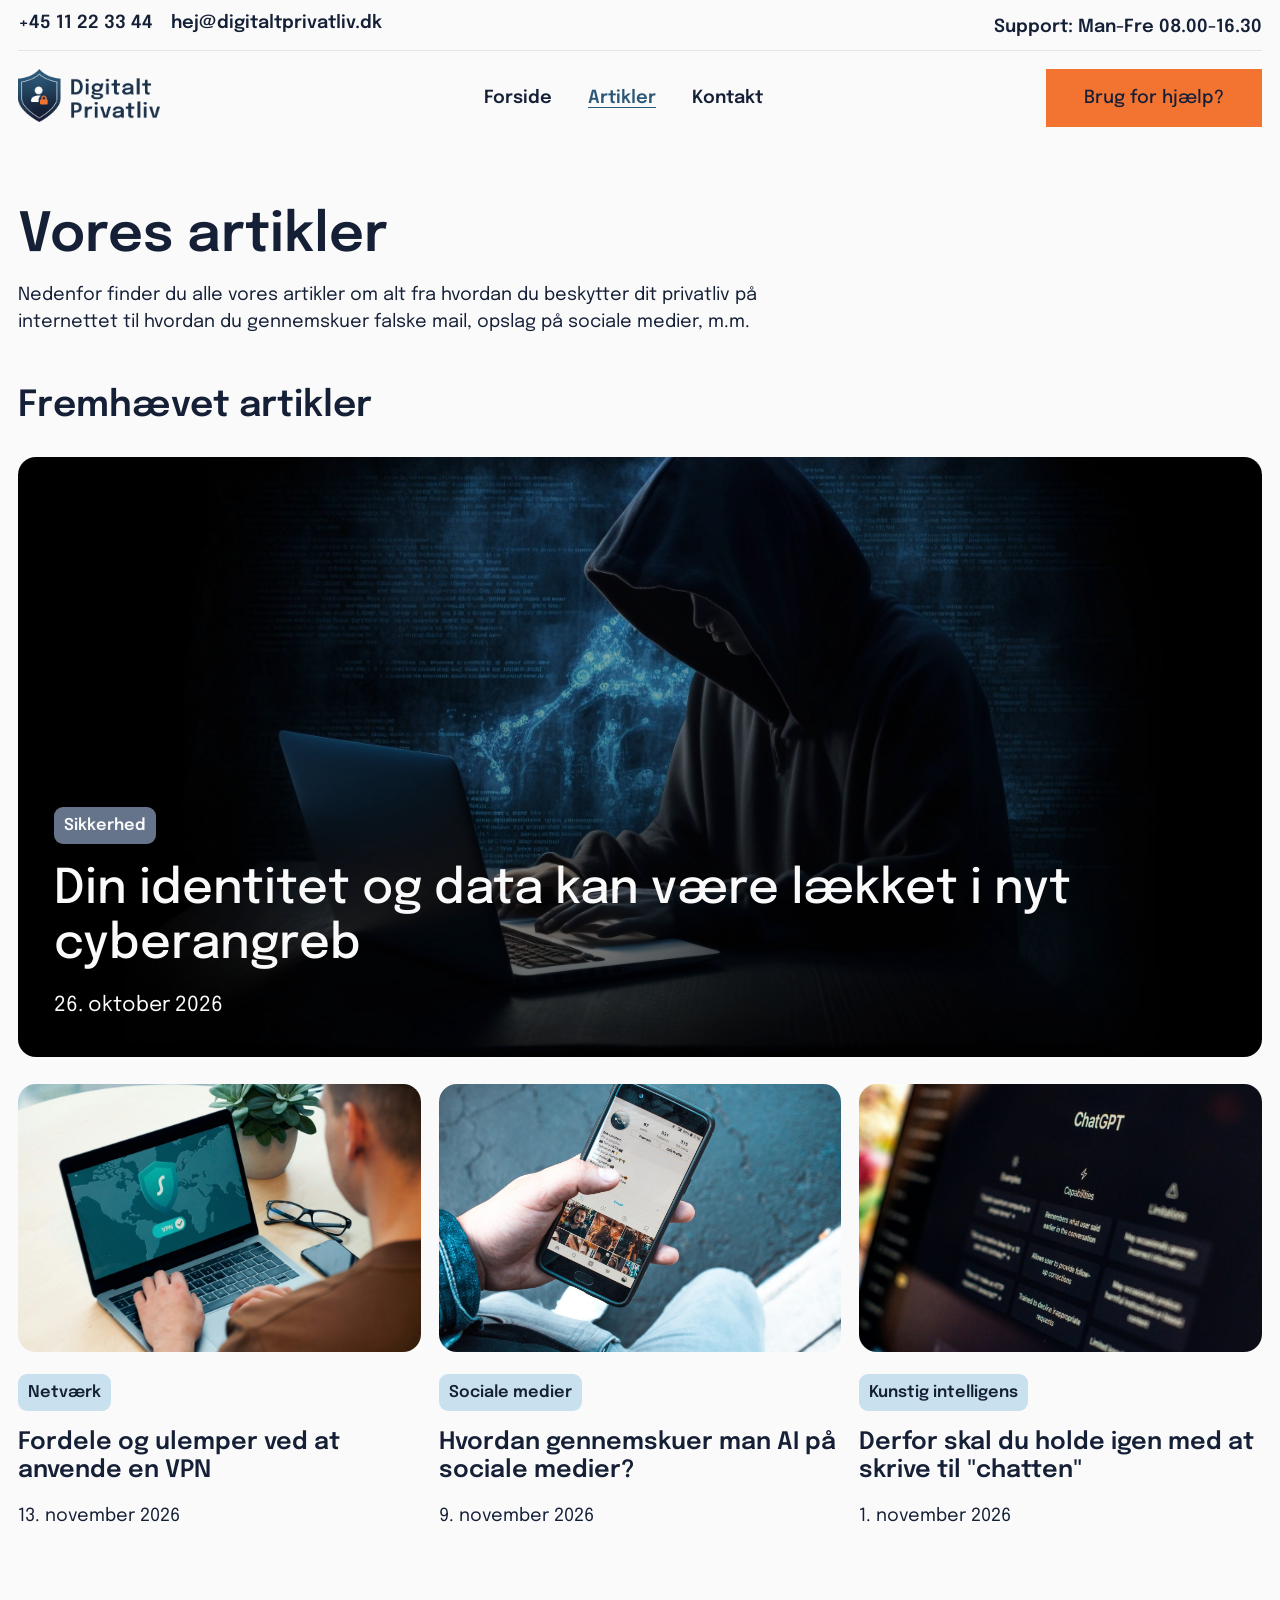
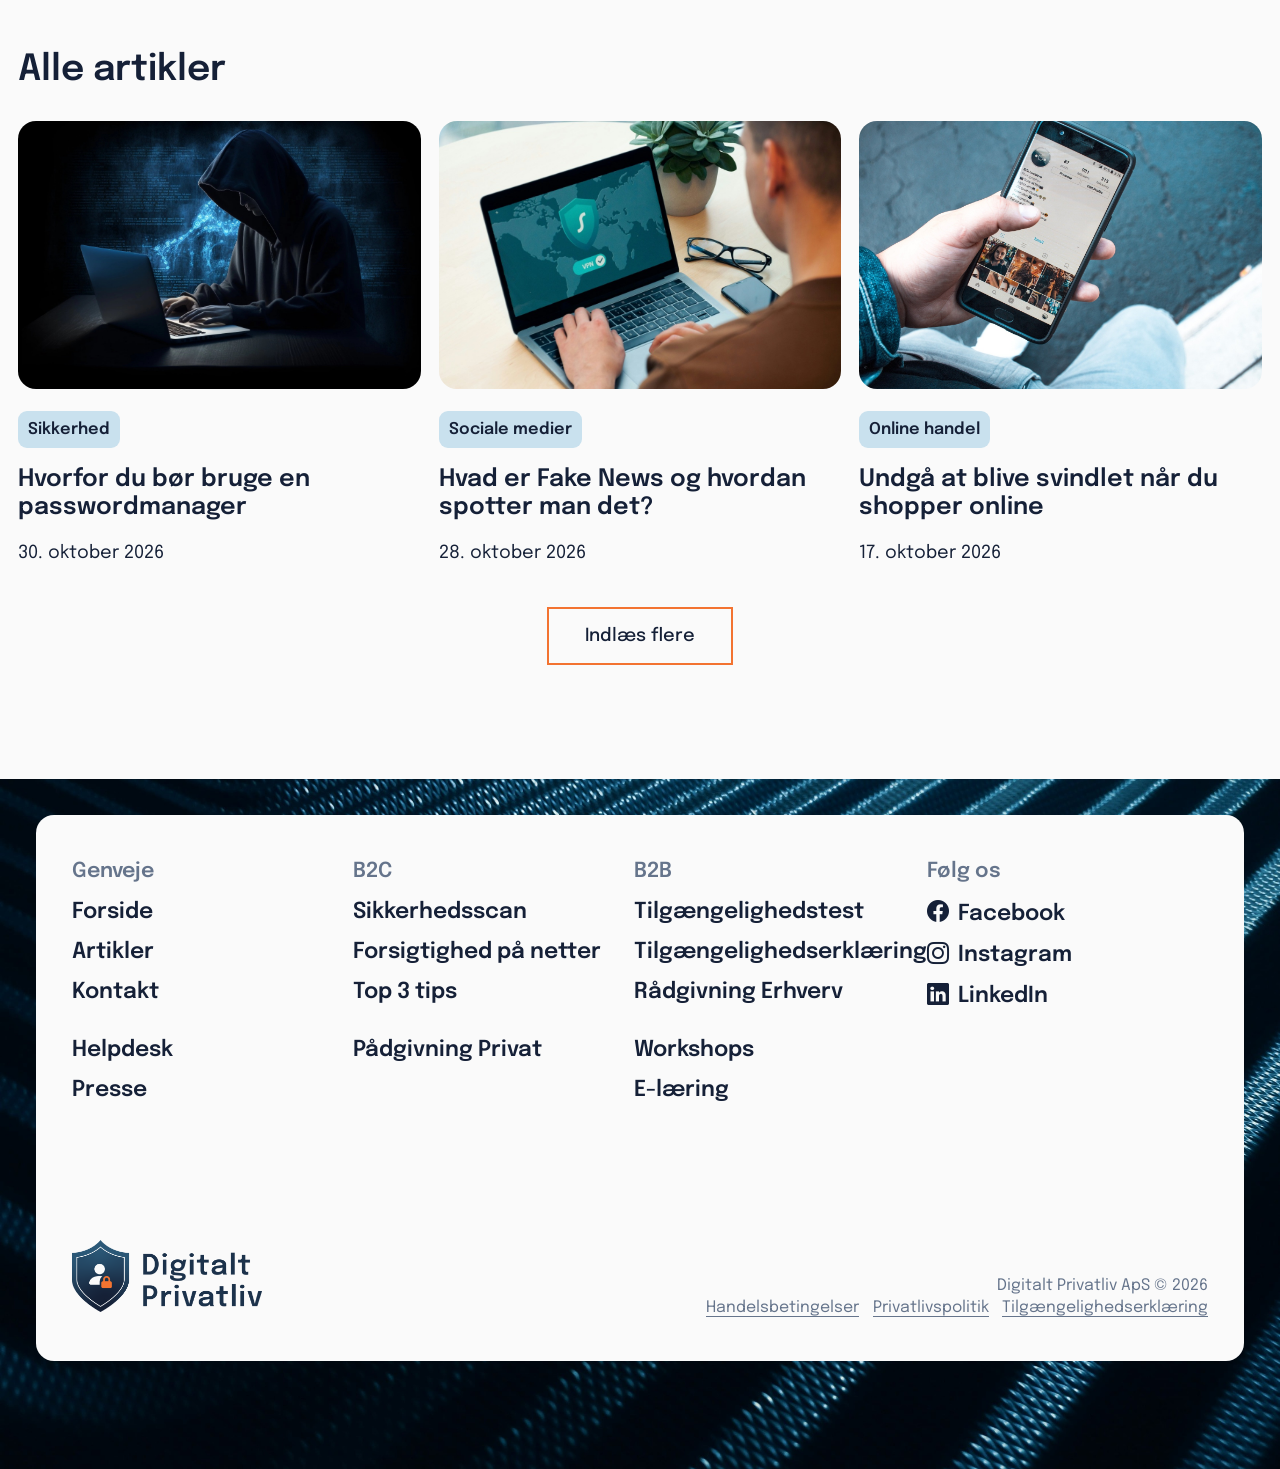
==== commit ce9f5d54: "Fix meta link i <head> (favicon.png til favicon.jpg)" ====
--- a/artikler/index.html
+++ b/artikler/index.html
@@ -5,7 +5,7 @@
     <meta charset="UTF-8">
     <meta name="viewport" content="width=device-width, initial-scale=1.0">
     <title>Alle Artikler | Digitalt Privatliv</title>
-    <link rel="icon" href="/img/favicon.png" type="image/png">
+    <link rel="icon" href="/img/favicon.jpg" type="image/jpg">
     <link rel="stylesheet" href="/css/style.css">
     <link rel="stylesheet" href="https://cdn.jsdelivr.net/npm/bootstrap-icons@1.13.2/font/bootstrap-icons.min.css">
     <script src="/js/script.js" defer></script> <!-- Defer sørger for filen indlæses først efter HTML'en -->
